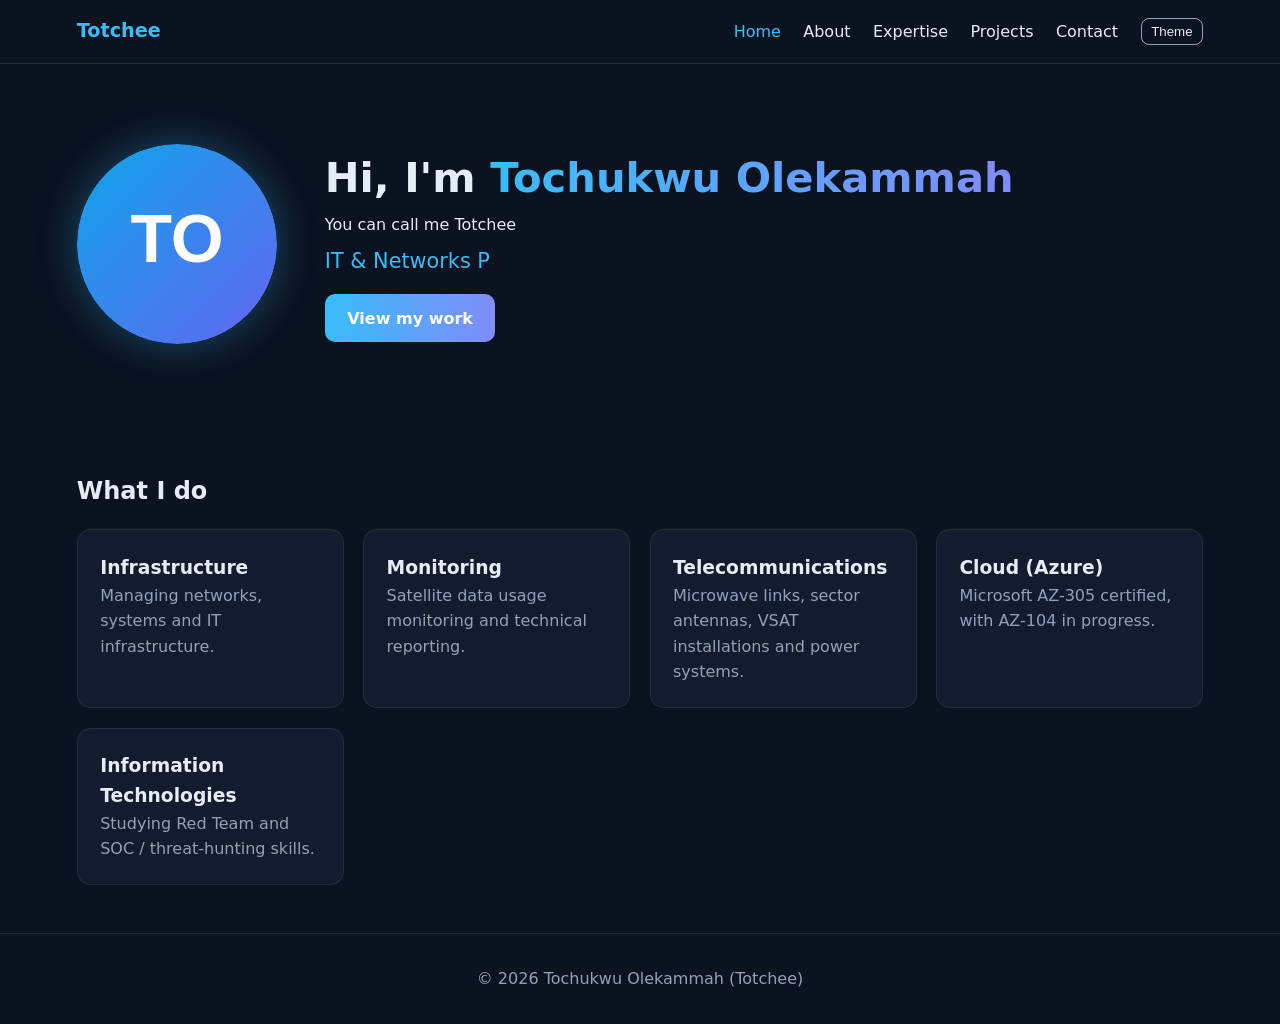
==== index.html @ b7f25715 "Add files via upload" ====
<!DOCTYPE html>
<html lang="en">
<head>
<meta charset="UTF-8">
<meta name="viewport" content="width=device-width, initial-scale=1">
<title>Home | Tochukwu Olekammah</title>
<link rel="stylesheet" href="css/style.css">
</head>
<body>
<header class="navbar">
  <a class="logo" href="index.html">Totchee</a>
  <button class="menu-btn" aria-label="Menu">&#9776;</button>
  <ul class="nav-links">
    <li><a href="index.html" class=active>Home</a></li>
    <li><a href="pages/about.html">About</a></li>
    <li><a href="pages/expertise.html">Expertise</a></li>
    <li><a href="pages/projects.html">Projects</a></li>
    <li><a href="pages/contact.html">Contact</a></li>
    <li><button id="theme-toggle">Theme</button></li>
  </ul>
</header>
<main>
<section class="hero">
  <img src="images/avatar.svg" alt="Totchee avatar">
  <div>
    <h1>Hi, I'm <span>Tochukwu Olekammah</span></h1>
    <p>You can call me Totchee</p>
    <div id="typed"></div>
    <a class="btn" href="pages/projects.html">View my work</a>
  </div>
</section>
<section class="reveal">
  <h2>What I do</h2>
  <div class="grid">
    <div class="card"><h3>Infrastructure</h3><p>Managing networks, systems and IT infrastructure.</p></div>
    <div class="card"><h3>Monitoring</h3><p>Satellite data usage monitoring and technical reporting.</p></div>
    <div class="card"><h3>Telecommunications</h3><p>Microwave links, sector antennas, VSAT installations and power systems.</p></div>
    <div class="card"><h3>Cloud (Azure)</h3><p>Microsoft AZ-305 certified, with AZ-104 in progress.</p></div>
    <div class="card"><h3>Information Technologies</h3><p>Studying Red Team and SOC / threat-hunting skills.</p></div>
  </div>
</section>
</main>
<footer>&copy; <span id="year"></span> Tochukwu Olekammah (Totchee)</footer>
<script src="js/script.js"></script>
</body>
</html>
---- css/style.css ----
:root{--bg:#0b1220;--card:#131c2e;--text:#e6edf7;--muted:#93a1b8;--accent:#38bdf8;--accent2:#818cf8}
:root.light{--bg:#f4f7fb;--card:#fff;--text:#0f172a;--muted:#546179;--accent:#0369a1;--accent2:#4f46e5}
*{box-sizing:border-box;margin:0;padding:0}
body{font-family:"Segoe UI",system-ui,sans-serif;background:var(--bg);color:var(--text);line-height:1.6;transition:background .3s,color .3s}
a{color:var(--accent);text-decoration:none}
.navbar{display:flex;justify-content:space-between;align-items:center;padding:1rem 6%;position:sticky;top:0;background:var(--bg);border-bottom:1px solid #ffffff1a;z-index:10}
.logo{font-weight:700;font-size:1.2rem;color:var(--accent)}
.nav-links{display:flex;gap:1.4rem;list-style:none;align-items:center}
.nav-links a{color:var(--text)}.nav-links a:hover,.nav-links a.active{color:var(--accent)}
#theme-toggle,.menu-btn{background:none;border:1px solid var(--muted);color:var(--text);border-radius:8px;padding:.3rem .6rem;cursor:pointer}
.menu-btn{display:none}
.hero{display:flex;align-items:center;gap:3rem;padding:5rem 6%;flex-wrap:wrap}
.hero img{width:200px;height:200px;border-radius:50%;box-shadow:0 0 40px #38bdf855}
.hero h1{font-size:2.6rem}.hero h1 span{background:linear-gradient(90deg,var(--accent),var(--accent2));-webkit-background-clip:text;background-clip:text;color:transparent}
#typed{color:var(--accent);font-size:1.3rem;min-height:2rem;margin:.5rem 0 1rem}
.btn{display:inline-block;padding:.7rem 1.4rem;border-radius:10px;background:linear-gradient(90deg,var(--accent),var(--accent2));color:#fff;font-weight:600;border:0;cursor:pointer}
section,.page{padding:3rem 6%}
h2{margin-bottom:1.2rem}
.grid{display:grid;grid-template-columns:repeat(auto-fit,minmax(240px,1fr));gap:1.2rem}
.card{background:var(--card);padding:1.4rem;border-radius:14px;border:1px solid #ffffff12;transition:transform .25s}
.card:hover{transform:translateY(-6px)}
.card p,.muted{color:var(--muted)}
.skill{margin-bottom:1rem}
.bar{height:10px;background:#ffffff1f;border-radius:6px;overflow:hidden}
.bar div{height:100%;width:0;background:linear-gradient(90deg,var(--accent),var(--accent2));transition:width 1.2s ease}
.filters{display:flex;gap:.6rem;margin-bottom:1.2rem;flex-wrap:wrap}
.filters button{padding:.4rem 1rem;border-radius:20px;border:1px solid var(--accent);background:none;color:var(--accent);cursor:pointer}
.filters button.on{background:var(--accent);color:#fff}
form{display:grid;gap:1rem;max-width:520px}
input,textarea{width:100%;padding:.8rem;border-radius:8px;border:1px solid #ffffff2a;background:var(--card);color:var(--text);font:inherit}
.error{color:#f87171;font-size:.85rem;min-height:1rem}
#form-msg{color:#4ade80}
footer{text-align:center;padding:2rem;color:var(--muted);border-top:1px solid #ffffff1a}
.reveal{opacity:0;transform:translateY(24px);transition:all .7s}.reveal.show{opacity:1;transform:none}
@media(max-width:700px){.menu-btn{display:block}.nav-links{display:none;position:absolute;top:100%;left:0;right:0;flex-direction:column;background:var(--bg);padding:1rem}.nav-links.open{display:flex}.hero{text-align:center;justify-content:center}}

.badge{display:inline-block;margin:.3rem 0 .6rem;padding:.15rem .7rem;border-radius:20px;font-size:.78rem;background:#38bdf822;color:var(--accent);border:1px solid var(--accent)}
.acc{cursor:default}.acc-btn{width:100%;display:flex;justify-content:space-between;background:none;border:0;color:var(--text);font:inherit;font-weight:700;font-size:1.1rem;cursor:pointer;padding:0 0 .4rem}
.acc-btn span{color:var(--accent);font-size:1.4rem;line-height:1}
.acc-more{max-height:0;overflow:hidden;transition:max-height .4s ease}
.acc.open .acc-more{max-height:200px;margin-top:.6rem}
.badge.ok{background:#4ade8022;color:#4ade80;border-color:#4ade80}
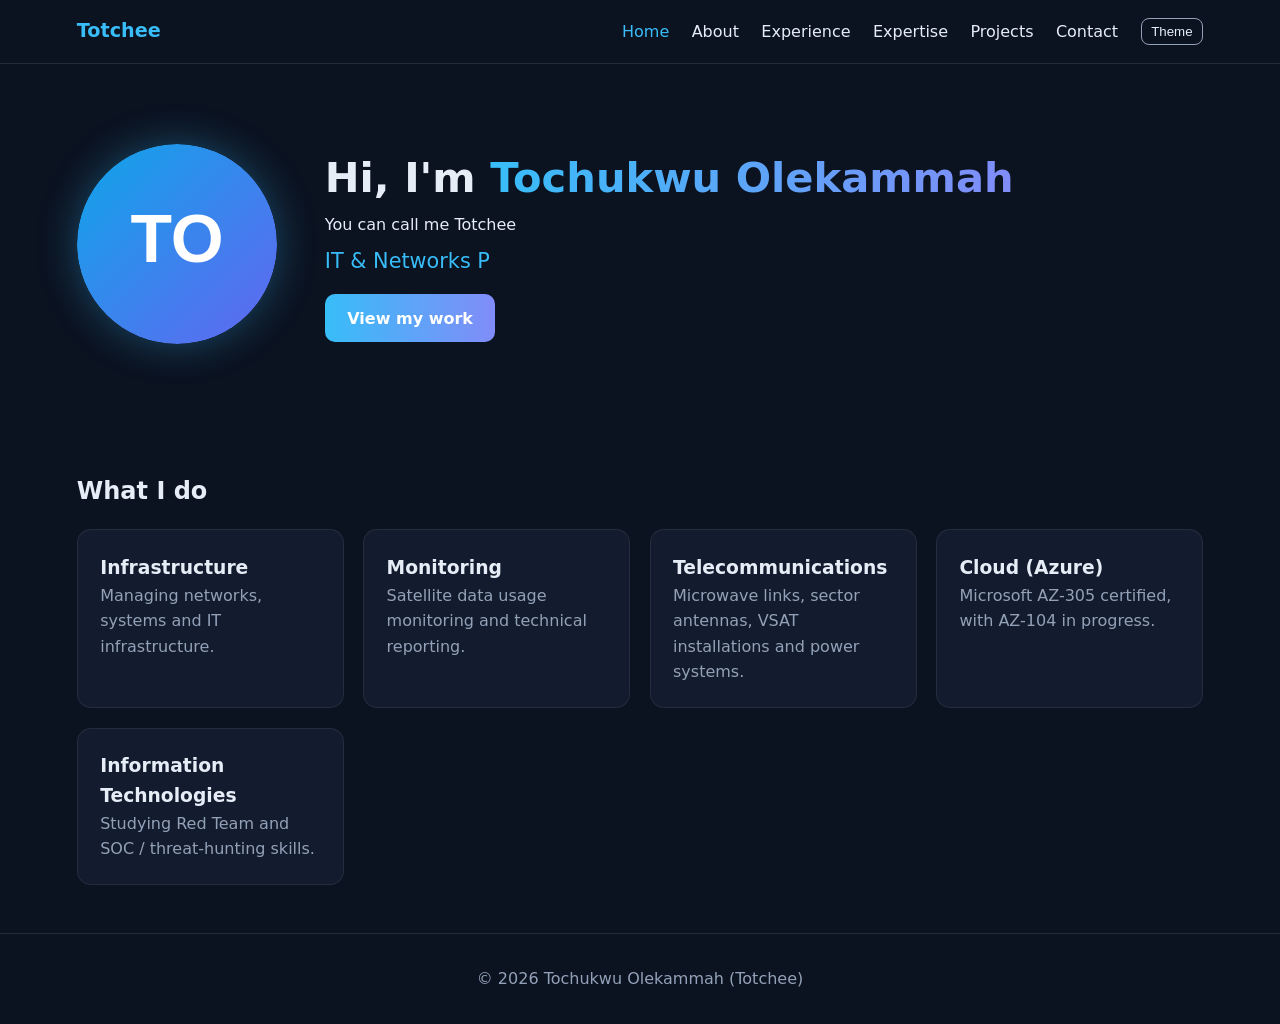
==== commit 63efcb62: "Add files via upload" ====
--- a/index.html
+++ b/index.html
@@ -13,6 +13,7 @@
   <ul class="nav-links">
     <li><a href="index.html" class=active>Home</a></li>
     <li><a href="pages/about.html">About</a></li>
+    <li><a href="pages/experience.html">Experience</a></li>
     <li><a href="pages/expertise.html">Expertise</a></li>
     <li><a href="pages/projects.html">Projects</a></li>
     <li><a href="pages/contact.html">Contact</a></li>
--- a/css/style.css
+++ b/css/style.css
@@ -40,3 +40,5 @@
 .acc-more{max-height:0;overflow:hidden;transition:max-height .4s ease}
 .acc.open .acc-more{max-height:200px;margin-top:.6rem}
 .badge.ok{background:#4ade8022;color:#4ade80;border-color:#4ade80}
+.stat{text-align:center}.stat b{display:block;font-size:2.4rem;color:var(--accent)}
+.bul{margin:.8rem 0 0 1.1rem;color:var(--muted)}.bul li{margin-bottom:.35rem}.job h3{margin-bottom:.3rem}
